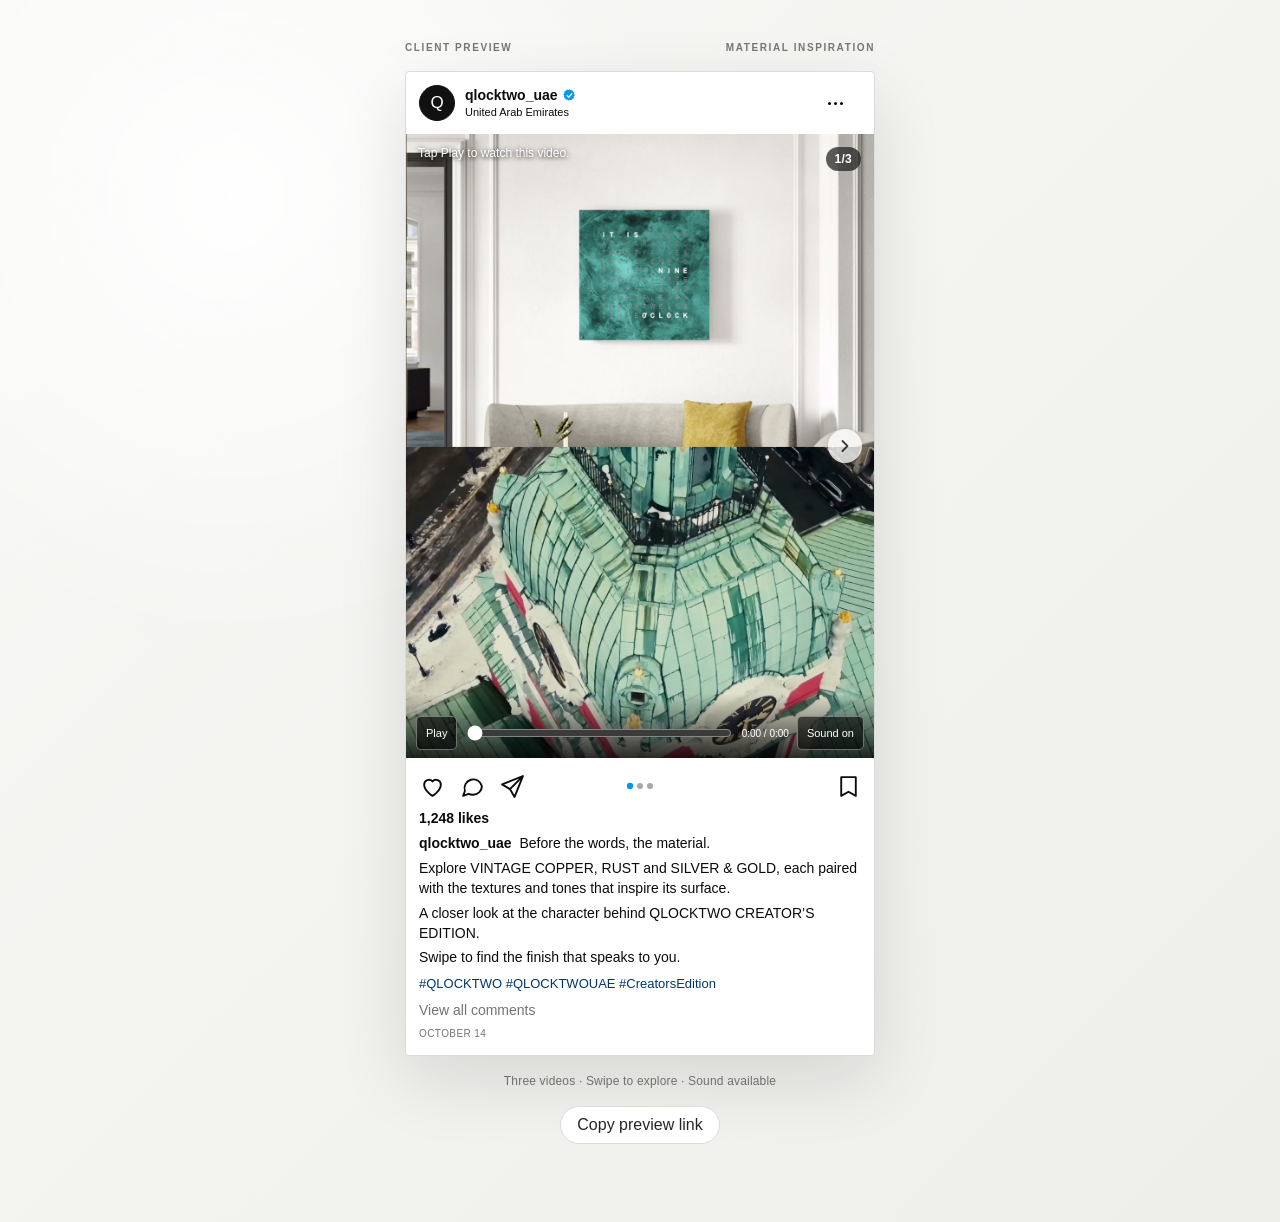
==== material-inspiration-20261014/index.html @ ae38b8dd "Add material inspiration video carousel with original footage and caption" ====
<!DOCTYPE html>
<html lang="en">
<head>
  <meta charset="UTF-8">
  <meta name="viewport" content="width=device-width, initial-scale=1.0, viewport-fit=cover">
  <meta name="theme-color" content="#fafafa">
  <meta name="description" content="QLOCKTWO CREATOR’S EDITION — the finishes and their material inspiration. Three-video carousel preview.">
  <title>QLOCKTWO UAE — Material Inspiration</title>
  <link rel="stylesheet" href="../assets/index-lr4tu1bU.css">
  <style>
    .slide img { object-fit: contain; }
    .carousel { aspect-ratio: 3 / 4; background: #000; }
    .slides { position: absolute; inset: 0; }
    .slide video { display: block; width: 100%; height: 100%; object-fit: contain; pointer-events: none; }
    .video-controls { position: absolute; z-index: 3; bottom: 0; left: 0; right: 0; display: flex; gap: 8px; align-items: center; padding: 22px 10px 8px; background: linear-gradient(transparent, rgba(0,0,0,.8)); color: white; }
    .video-controls button { border: 1px solid #ffffff60; border-radius: 5px; padding: 7px 9px; background: #0009; color: white; font-size: 11px; cursor: pointer; min-height: 34px; }
    .video-controls input { min-width: 30px; flex: 1; accent-color: #fff; cursor: pointer; touch-action: none; }
    .video-time { font-size: 10px; font-variant-numeric: tabular-nums; white-space: nowrap; }
    .video-status { position: absolute; z-index: 3; top: 12px; left: 12px; right: 70px; font-size: 12px; color: white; text-shadow: 0 1px 5px black; }
    .nav-button { z-index: 2; touch-action: manipulation; }
    .nav-button svg { pointer-events: none; }
    .share-preview { border: 1px solid #dbdbdb; border-radius: 20px; padding: 9px 16px; background: #fff; color: #262626; cursor: pointer; }
    .share-status { min-height: 18px; margin: 0; color: #737373; font-size: 12px; text-align: center; }
    @media (max-width: 540px) { .nav-button { display: grid; width: 30px; height: 30px; } .share-preview { display: block; margin: 16px auto 8px; } }
  </style>
</head>
<body>
  <main class="page-shell">
    <div class="preview-label" aria-hidden="true">
      <span>CLIENT PREVIEW</span>
      <span>MATERIAL INSPIRATION</span>
    </div>

    <article class="post" aria-label="QLOCKTWO UAE Instagram post preview">
      <header class="post-header">
        <div class="avatar" aria-hidden="true">Q</div>
        <div class="account">
          <div class="account-name">
            <strong>qlocktwo_uae</strong>
            <svg class="verified" viewBox="0 0 24 24" aria-label="Verified account"><path d="M12 2.2l2.1 1.45 2.55-.18.92 2.38 2.16 1.36-.57 2.5 1.34 2.17-1.73 1.9.18 2.55-2.38.92-1.36 2.16-2.5-.57-2.17 1.34-1.9-1.73-2.55.18-.92-2.38-2.16-1.36.57-2.5L2.2 9.99l1.73-1.9-.18-2.55 2.38-.92 1.36-2.16 2.5.57L12 2.2z"/><path class="check" d="M8.2 12.2l2.45 2.45 5.2-5.3"/></svg>
          </div>
          <span class="location">United Arab Emirates</span>
        </div>
        <button class="icon-button more" type="button" aria-label="More options">
          <span></span><span></span><span></span>
        </button>
      </header>

      <section class="carousel" aria-roledescription="carousel" aria-label="QLOCKTWO material inspiration videos">
        <div class="slides" id="slides">
          <figure class="slide">
            <video src="./videos/01-vintage-copper.mp4" poster="./videos/01-vintage-copper.jpg" width="1080" height="1440" preload="metadata" muted playsinline loop aria-label="VINTAGE COPPER — the product and its material inspiration"></video>
          </figure>
          <figure class="slide">
            <video src="./videos/02-rust.mp4" poster="./videos/02-rust.jpg" width="1080" height="1440" preload="metadata" muted playsinline loop aria-label="RUST — the product and its material inspiration"></video>
          </figure>
          <figure class="slide">
            <video src="./videos/03-silver-and-gold.mp4" poster="./videos/03-silver-and-gold.jpg" width="1080" height="1440" preload="metadata" muted playsinline loop aria-label="SILVER &amp; GOLD — the product and its material inspiration"></video>
          </figure>
        </div>
        <div class="counter" aria-live="polite"><span id="current-slide">1</span>/<span id="total-slides">3</span></div>
        <div class="video-status" id="video-status" role="status"></div>
        <div class="video-controls" aria-label="Video playback controls">
          <button id="play-pause" type="button" aria-label="Play video">Play</button>
          <input id="seek" type="range" min="0" max="100" value="0" step="0.1" aria-label="Seek video">
          <span class="video-time" id="video-time">0:00 / 0:00</span>
          <button id="sound" type="button" aria-label="Turn sound on" aria-pressed="false">Sound on</button>
        </div>
        <button class="nav-button previous" id="previous" type="button" aria-label="Previous slide">
          <svg viewBox="0 0 24 24"><path d="M15 18l-6-6 6-6"/></svg>
        </button>
        <button class="nav-button next" id="next" type="button" aria-label="Next slide">
          <svg viewBox="0 0 24 24"><path d="M9 18l6-6-6-6"/></svg>
        </button>
        <div class="heart-burst" id="heart-burst" aria-hidden="true">
          <svg viewBox="0 0 24 24"><path d="M12 21s-8-4.8-8-11a4.5 4.5 0 018-2.8A4.5 4.5 0 0120 10c0 6.2-8 11-8 11z"/></svg>
        </div>
      </section>

      <section class="post-body">
        <div class="action-row">
          <div class="primary-actions">
            <button class="icon-button like-button" id="like" type="button" aria-label="Like post" aria-pressed="false">
              <svg viewBox="0 0 24 24"><path d="M12 21s-8-4.8-8-11a4.5 4.5 0 018-2.8A4.5 4.5 0 0120 10c0 6.2-8 11-8 11z"/></svg>
            </button>
            <button class="icon-button" type="button" aria-label="Comment">
              <svg viewBox="0 0 24 24"><path d="M21 11.5a8.4 8.4 0 01-9 8.4 9 9 0 01-3.8-.9L3 21l1.7-4.7A8.5 8.5 0 1121 11.5z"/></svg>
            </button>
            <button class="icon-button" type="button" aria-label="Share">
              <svg viewBox="0 0 24 24"><path d="M22 2L9.5 14.5M22 2l-8 20-4.5-7.5L2 10l20-8z"/></svg>
            </button>
          </div>
          <div class="dots" id="dots" role="tablist" aria-label="Choose a slide"></div>
          <button class="icon-button save" type="button" aria-label="Save post">
            <svg viewBox="0 0 24 24"><path d="M5 3h14v18l-7-4-7 4V3z"/></svg>
          </button>
        </div>

        <p class="likes"><span id="likes-count">1,248</span> likes</p>
        <div class="caption">
          <p><strong>qlocktwo_uae</strong> Before the words, the material.</p>
          <p>Explore VINTAGE COPPER, RUST and SILVER &amp; GOLD, each paired with the textures and tones that inspire its surface.</p>
          <p>A closer look at the character behind QLOCKTWO CREATOR’S EDITION.</p>
          <p>Swipe to find the finish that speaks to you.</p>
        </div>
        <p class="hashtags">#QLOCKTWO #QLOCKTWOUAE #CreatorsEdition</p>
        <button class="comments" type="button">View all comments</button>
        <time datetime="2026-10-14">OCTOBER 14</time>
      </section>
    </article>

    <p class="swipe-note">Three videos · Swipe to explore · Sound available</p>
    <button class="share-preview" id="share-preview" type="button">Copy preview link</button>
    <p class="share-status" id="share-status" role="status"></p>
  </main>
  <script>
    (() => {
      const slides = document.querySelector('#slides');
      const carousel = document.querySelector('.carousel');
      const previous = document.querySelector('#previous');
      const next = document.querySelector('#next');
      const currentLabel = document.querySelector('#current-slide');
      const dots = document.querySelector('#dots');
      const like = document.querySelector('#like');
      const likesCount = document.querySelector('#likes-count');
      const heartBurst = document.querySelector('#heart-burst');
      const totalSlides = slides.children.length;
      const videos = [...slides.querySelectorAll('video')];
      const playPause = document.querySelector('#play-pause');
      const sound = document.querySelector('#sound');
      const seek = document.querySelector('#seek');
      const videoTime = document.querySelector('#video-time');
      const videoStatus = document.querySelector('#video-status');
      let muted = true;
      document.querySelector('#total-slides').textContent = totalSlides;
      let current = 0;
      let startX = 0;
      let dragX = 0;
      let isDragging = false;

      const formatTime = seconds => `${Math.floor((seconds || 0) / 60)}:${String(Math.floor((seconds || 0) % 60)).padStart(2, '0')}`;
      function refreshPlayback() {
        const video = videos[current];
        playPause.textContent = video.paused ? 'Play' : 'Pause';
        playPause.setAttribute('aria-label', video.paused ? 'Play video' : 'Pause video');
        seek.value = Number.isFinite(video.duration) && video.duration > 0 ? video.currentTime / video.duration * 100 : 0;
        videoTime.textContent = `${formatTime(video.currentTime)} / ${formatTime(video.duration)}`;
        sound.textContent = muted ? 'Sound on' : 'Mute';
        sound.setAttribute('aria-label', muted ? 'Turn sound on' : 'Mute video');
        sound.setAttribute('aria-pressed', String(!muted));
      }
      async function playActive() {
        const video = videos[current];
        video.muted = muted;
        try { await video.play(); videoStatus.textContent = ''; }
        catch (error) { if (error.name !== 'AbortError') videoStatus.textContent = 'Tap Play to watch this video.'; }
        refreshPlayback();
      }
      videos.forEach((video, index) => {
        ['loadedmetadata', 'timeupdate', 'play', 'pause', 'volumechange'].forEach(type => video.addEventListener(type, () => { if (index === current) refreshPlayback(); }));
        video.addEventListener('error', () => { if (index === current) videoStatus.textContent = 'Video could not load. Please refresh to retry.'; });
      });
      playPause.addEventListener('click', () => { if (videos[current].paused) playActive(); else videos[current].pause(); });
      sound.addEventListener('click', () => { muted = !muted; videos.forEach(video => video.muted = muted); refreshPlayback(); });
      seek.addEventListener('input', () => { const video = videos[current]; if (Number.isFinite(video.duration)) video.currentTime = Number(seek.value) / 100 * video.duration; });
      document.addEventListener('visibilitychange', () => { if (document.hidden) videos.forEach(video => video.pause()); });

      const dotButtons = Array.from({ length: totalSlides }, (_, index) => {
        const dot = document.createElement('button');
        dot.type = 'button';
        dot.className = 'dot';
        dot.setAttribute('role', 'tab');
        dot.setAttribute('aria-label', `Go to slide ${index + 1}`);
        dot.addEventListener('click', () => goTo(index));
        dots.append(dot);
        return dot;
      });

      function update() {
        slides.style.transform = `translateX(-${current * 100}%)`;
        currentLabel.textContent = String(current + 1);
        previous.disabled = current === 0;
        next.disabled = current === totalSlides - 1;
        dotButtons.forEach((dot, index) => {
          dot.classList.toggle('active', index === current);
          dot.setAttribute('aria-selected', String(index === current));
        });
      }

      function goTo(index) {
        const target = Math.max(0, Math.min(totalSlides - 1, index));
        if (target === current) { update(); return; }
        videos.forEach(video => video.pause());
        current = target;
        videoStatus.textContent = '';
        update();
        refreshPlayback();
        playActive();
      }

      function finishDrag() {
        if (!isDragging) return;
        isDragging = false;
        slides.classList.remove('dragging');
        const threshold = carousel.clientWidth * .1;
        if (dragX < -threshold) goTo(current + 1);
        else if (dragX > threshold) goTo(current - 1);
        else update();
        dragX = 0;
      }

      carousel.addEventListener('pointerdown', (event) => {
        if (event.target.closest('button, input, .video-controls') || !event.isPrimary || event.button !== 0) return;
        isDragging = true;
        startX = event.clientX;
        dragX = 0;
        slides.classList.add('dragging');
        carousel.setPointerCapture(event.pointerId);
      });

      carousel.addEventListener('pointermove', (event) => {
        if (!isDragging) return;
        dragX = event.clientX - startX;
        const offset = -current * carousel.clientWidth + dragX;
        slides.style.transform = `translateX(${offset}px)`;
      });

      carousel.addEventListener('pointerup', finishDrag);
      carousel.addEventListener('pointercancel', () => { isDragging = false; dragX = 0; slides.classList.remove('dragging'); update(); });
      carousel.addEventListener('lostpointercapture', finishDrag);
      previous.addEventListener('click', () => goTo(current - 1));
      next.addEventListener('click', () => goTo(current + 1));

      window.addEventListener('keydown', (event) => {
        if (event.target.closest('input, textarea')) return;
        if (event.key === 'ArrowLeft') { event.preventDefault(); goTo(current - 1); }
        if (event.key === 'ArrowRight') { event.preventDefault(); goTo(current + 1); }
      });

      function setLiked(nextLiked, showBurst = false) {
        like.classList.toggle('liked', nextLiked);
        like.setAttribute('aria-pressed', String(nextLiked));
        like.setAttribute('aria-label', nextLiked ? 'Unlike post' : 'Like post');
        likesCount.textContent = nextLiked ? '1,249' : '1,248';
        if (showBurst) {
          heartBurst.classList.remove('show');
          void heartBurst.offsetWidth;
          heartBurst.classList.add('show');
        }
      }

      like.addEventListener('click', () => setLiked(!like.classList.contains('liked')));
      carousel.addEventListener('dblclick', (event) => { if (!event.target.closest('button')) setLiked(true, true); });
      async function sharePreview() {
        const url = 'https://monmoneer.github.io/qlocktwo-uae-carousel-preview/material-inspiration-20261014/';
        const status = document.querySelector('#share-status');
        try { await navigator.clipboard.writeText(url); status.textContent = 'Link copied — ready to share.'; }
        catch { status.textContent = url; }
      }
      document.querySelector('#share-preview').addEventListener('click', sharePreview);
      document.querySelector('[aria-label="Share"]').addEventListener('click', sharePreview);
      update();
      refreshPlayback();
      if (!window.matchMedia('(prefers-reduced-motion: reduce)').matches) playActive();
    })();
  </script>
</body>
</html>
---- assets/index-lr4tu1bU.css ----
@tailwind base;@tailwind components;@tailwind utilities;@font-face{font-family:DIN Pro;src:url(./DINPro-Light-CNKFfbd8.woff2) format("woff2");font-style:normal;font-weight:300;font-display:swap}@font-face{font-family:DIN Pro;src:url(./DINPro-Regular-DeRUcit3.woff2) format("woff2");font-style:normal;font-weight:400;font-display:swap}@font-face{font-family:DIN Pro;src:url(./DINPro-Medium-DYBwyF3B.woff2) format("woff2");font-style:normal;font-weight:500;font-display:swap}:root{font-family:-apple-system,BlinkMacSystemFont,Segoe UI,Helvetica,Arial,sans-serif;color:#0b0b0b;background:#f4f4f2;font-synthesis:none;text-rendering:optimizeLegibility}*{box-sizing:border-box}body{margin:0;min-width:320px;min-height:100vh;background:radial-gradient(circle at 18% 16%,rgba(255,255,255,.95),transparent 28rem),linear-gradient(135deg,#f8f8f6,#eeeeeb)}button{font:inherit}.page-shell{width:100%;min-height:100vh;display:grid;justify-items:center;align-content:center;gap:18px;padding:42px 20px}.preview-label{width:min(100%,470px);display:flex;justify-content:space-between;color:#777;font-size:10px;font-weight:600;letter-spacing:.16em}.post{width:min(100%,470px);overflow:hidden;background:#fff;border:1px solid #dbdbdb;border-radius:4px;box-shadow:0 24px 70px #1414121f}.post-header{height:62px;display:flex;align-items:center;padding:10px 13px}.avatar{width:36px;height:36px;display:grid;place-items:center;flex:0 0 auto;border:1px solid #111;border-radius:50%;background:#111;color:#fff;font-family:Arial,sans-serif;font-size:17px;font-weight:300}.account{margin-left:10px;line-height:1.15}.account-name{display:flex;align-items:center;gap:4px;font-size:14px}.verified{width:15px;height:15px;fill:#0095f6}.verified .check{fill:none;stroke:#fff;stroke-width:2.2;stroke-linecap:round;stroke-linejoin:round}.location{display:block;margin-top:3px;font-size:11px}.icon-button{width:40px;height:40px;display:grid;place-items:center;padding:7px;border:0;background:transparent;color:#0b0b0b;cursor:pointer}.icon-button svg{width:25px;height:25px;fill:none;stroke:currentColor;stroke-width:1.8;stroke-linecap:round;stroke-linejoin:round}.more{margin-left:auto;display:flex;gap:3px}.more span{width:3px;height:3px;border-radius:50%;background:currentColor}.carousel{position:relative;overflow:hidden;aspect-ratio:4 / 5;background:#ecece9;touch-action:pan-y;-webkit-user-select:none;user-select:none}.slides{display:flex;width:100%;height:100%;transition:transform .48s cubic-bezier(.22,.78,.28,1);will-change:transform}.slides.dragging{transition:none}.slide{position:relative;flex:0 0 100%;width:100%;height:100%;margin:0}.slide img{width:100%;height:100%;display:block;object-fit:cover}.product-label{position:absolute;left:20px;bottom:20px;display:grid;gap:8px;width:min(310px,calc(100% - 40px));padding-left:15px;color:#171714;border-left:2px solid rgba(23,23,20,.9);text-transform:uppercase;pointer-events:none}.product-label--light{color:#f1ece2;border-left-color:#f1ece2;text-shadow:0 1px 7px rgba(0,0,0,.72)}.product-label strong{display:flex;align-items:center;gap:13px;font-family:DIN Pro,sans-serif;font-size:17px;font-weight:500;line-height:1;letter-spacing:.28em}.product-label strong:after{content:"";height:1px;flex:1;background:currentColor;opacity:.34}.product-label span{font-family:DIN Pro,sans-serif;font-size:10px;font-weight:400;line-height:1.45;letter-spacing:.23em}.counter{position:absolute;top:13px;right:13px;padding:5px 9px;border-radius:16px;background:#0000009e;color:#fff;font-size:12px;font-weight:600;letter-spacing:.02em;-webkit-backdrop-filter:blur(8px);backdrop-filter:blur(8px)}.nav-button{position:absolute;top:50%;width:34px;height:34px;display:grid;place-items:center;transform:translateY(-50%);border:0;border-radius:50%;background:#ffffffd1;color:#323232;box-shadow:0 2px 10px #0000002e;cursor:pointer;opacity:.94;transition:opacity .2s,transform .2s}.nav-button:hover{transform:translateY(-50%) scale(1.06)}.nav-button:disabled{opacity:0;pointer-events:none}.nav-button svg{width:20px;height:20px;fill:none;stroke:currentColor;stroke-width:2.2;stroke-linecap:round;stroke-linejoin:round}.previous{left:12px}.next{right:12px}.heart-burst{position:absolute;top:0;right:0;bottom:0;left:0;display:grid;place-items:center;pointer-events:none;opacity:0}.heart-burst svg{width:92px;height:92px;fill:#fff;filter:drop-shadow(0 3px 12px rgba(0,0,0,.25))}.heart-burst.show{animation:heart-pop .85s ease-out}@keyframes heart-pop{0%{opacity:0;transform:scale(.25)}20%{opacity:1;transform:scale(1.15)}38%{transform:scale(.95)}70%{opacity:1;transform:scale(1)}to{opacity:0;transform:scale(.8)}}.post-body{padding:4px 13px 16px}.action-row{min-height:48px;display:grid;grid-template-columns:1fr auto 1fr;align-items:center;margin:0 -7px}.primary-actions{display:flex}.save{justify-self:end}.dots{display:flex;gap:4px;align-items:center;justify-content:center}.dot{width:6px;height:6px;padding:0;border:0;border-radius:50%;background:#a8a8a8;cursor:pointer;transition:background .2s,transform .2s}.dot.active{background:#0095f6;transform:scale(1.05)}.like-button.liked{color:#ed4956}.like-button.liked svg{fill:currentColor;stroke:currentColor;animation:like-pop .28s ease-out}@keyframes like-pop{50%{transform:scale(1.25)}}.likes{margin:0 0 8px;font-size:14px;font-weight:650}.caption{font-size:14px;line-height:1.42}.caption p{margin:0 0 5px}.caption strong{margin-right:4px}.hashtags{margin:7px 0 0;color:#00376b;font-size:13px;line-height:1.4}.comments{padding:0;margin-top:9px;border:0;background:transparent;color:#737373;font-size:14px;cursor:pointer}time{display:block;margin-top:9px;color:#737373;font-size:10px;letter-spacing:.04em}.swipe-note{margin:0;color:#6f6f6b;font-size:12px;letter-spacing:.015em}@media(max-width:540px){body{background:#fff}.page-shell{display:block;min-height:0;padding:0}.preview-label,.swipe-note{display:none}.post{width:100%;border:0;border-radius:0;box-shadow:none}.nav-button{display:none}.post-header{height:58px;padding-inline:12px}.post-body{padding-bottom:calc(18px + env(safe-area-inset-bottom))}}@media(prefers-reduced-motion:reduce){.slides{transition:none}*,*:before,*:after{animation-duration:.01ms!important;animation-iteration-count:1!important}}
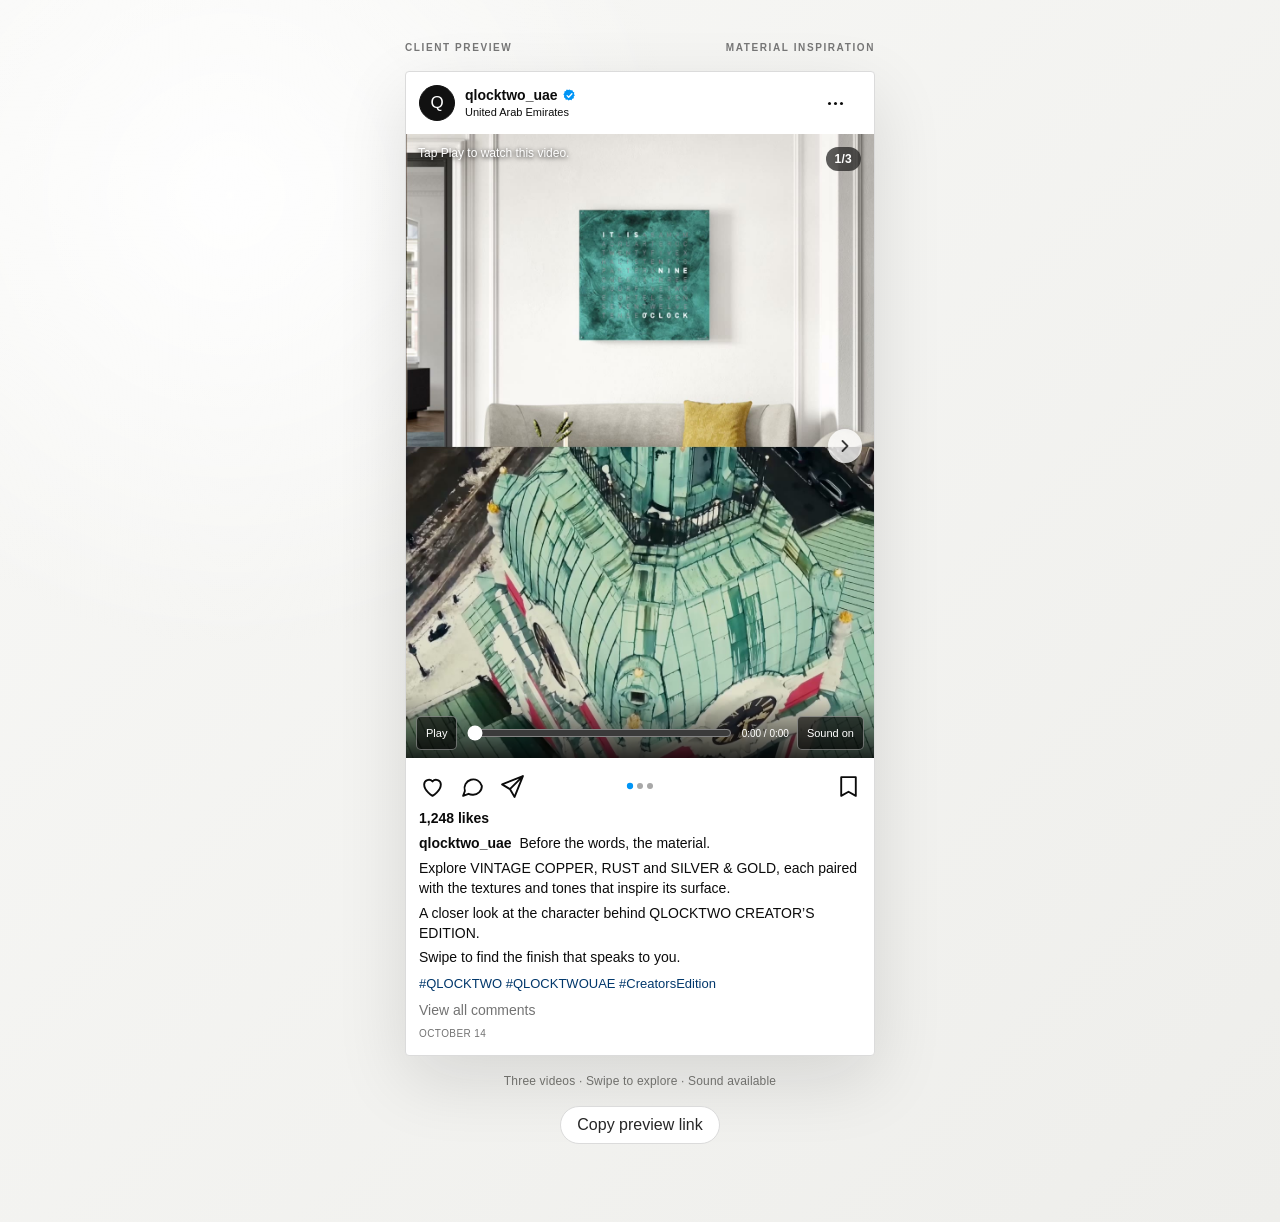
==== commit d0f34eb8: "Replace material carousel videos with latest supplied edits" ====
--- a/material-inspiration-20261014/index.html
+++ b/material-inspiration-20261014/index.html
@@ -49,13 +49,13 @@
       <section class="carousel" aria-roledescription="carousel" aria-label="QLOCKTWO material inspiration videos">
         <div class="slides" id="slides">
           <figure class="slide">
-            <video src="./videos/01-vintage-copper.mp4" poster="./videos/01-vintage-copper.jpg" width="1080" height="1440" preload="metadata" muted playsinline loop aria-label="VINTAGE COPPER — the product and its material inspiration"></video>
+            <video src="./videos/revised-v2/01-vintage-copper.mp4" poster="./videos/revised-v2/01-vintage-copper.jpg" width="1080" height="1440" preload="metadata" muted playsinline loop aria-label="VINTAGE COPPER — the product and its material inspiration"></video>
           </figure>
           <figure class="slide">
-            <video src="./videos/02-rust.mp4" poster="./videos/02-rust.jpg" width="1080" height="1440" preload="metadata" muted playsinline loop aria-label="RUST — the product and its material inspiration"></video>
+            <video src="./videos/revised-v2/02-rust.mp4" poster="./videos/revised-v2/02-rust.jpg" width="1080" height="1440" preload="metadata" muted playsinline loop aria-label="RUST — the product and its material inspiration"></video>
           </figure>
           <figure class="slide">
-            <video src="./videos/03-silver-and-gold.mp4" poster="./videos/03-silver-and-gold.jpg" width="1080" height="1440" preload="metadata" muted playsinline loop aria-label="SILVER &amp; GOLD — the product and its material inspiration"></video>
+            <video src="./videos/revised-v2/03-silver-and-gold.mp4" poster="./videos/revised-v2/03-silver-and-gold.jpg" width="1080" height="1440" preload="metadata" muted playsinline loop aria-label="SILVER &amp; GOLD — the product and its material inspiration"></video>
           </figure>
         </div>
         <div class="counter" aria-live="polite"><span id="current-slide">1</span>/<span id="total-slides">3</span></div>
@@ -252,7 +252,7 @@
       like.addEventListener('click', () => setLiked(!like.classList.contains('liked')));
       carousel.addEventListener('dblclick', (event) => { if (!event.target.closest('button')) setLiked(true, true); });
       async function sharePreview() {
-        const url = 'https://monmoneer.github.io/qlocktwo-uae-carousel-preview/material-inspiration-20261014/';
+        const url = 'https://monmoneer.github.io/qlocktwo-uae-carousel-preview/material-inspiration-20261014/?v=2';
         const status = document.querySelector('#share-status');
         try { await navigator.clipboard.writeText(url); status.textContent = 'Link copied — ready to share.'; }
         catch { status.textContent = url; }
